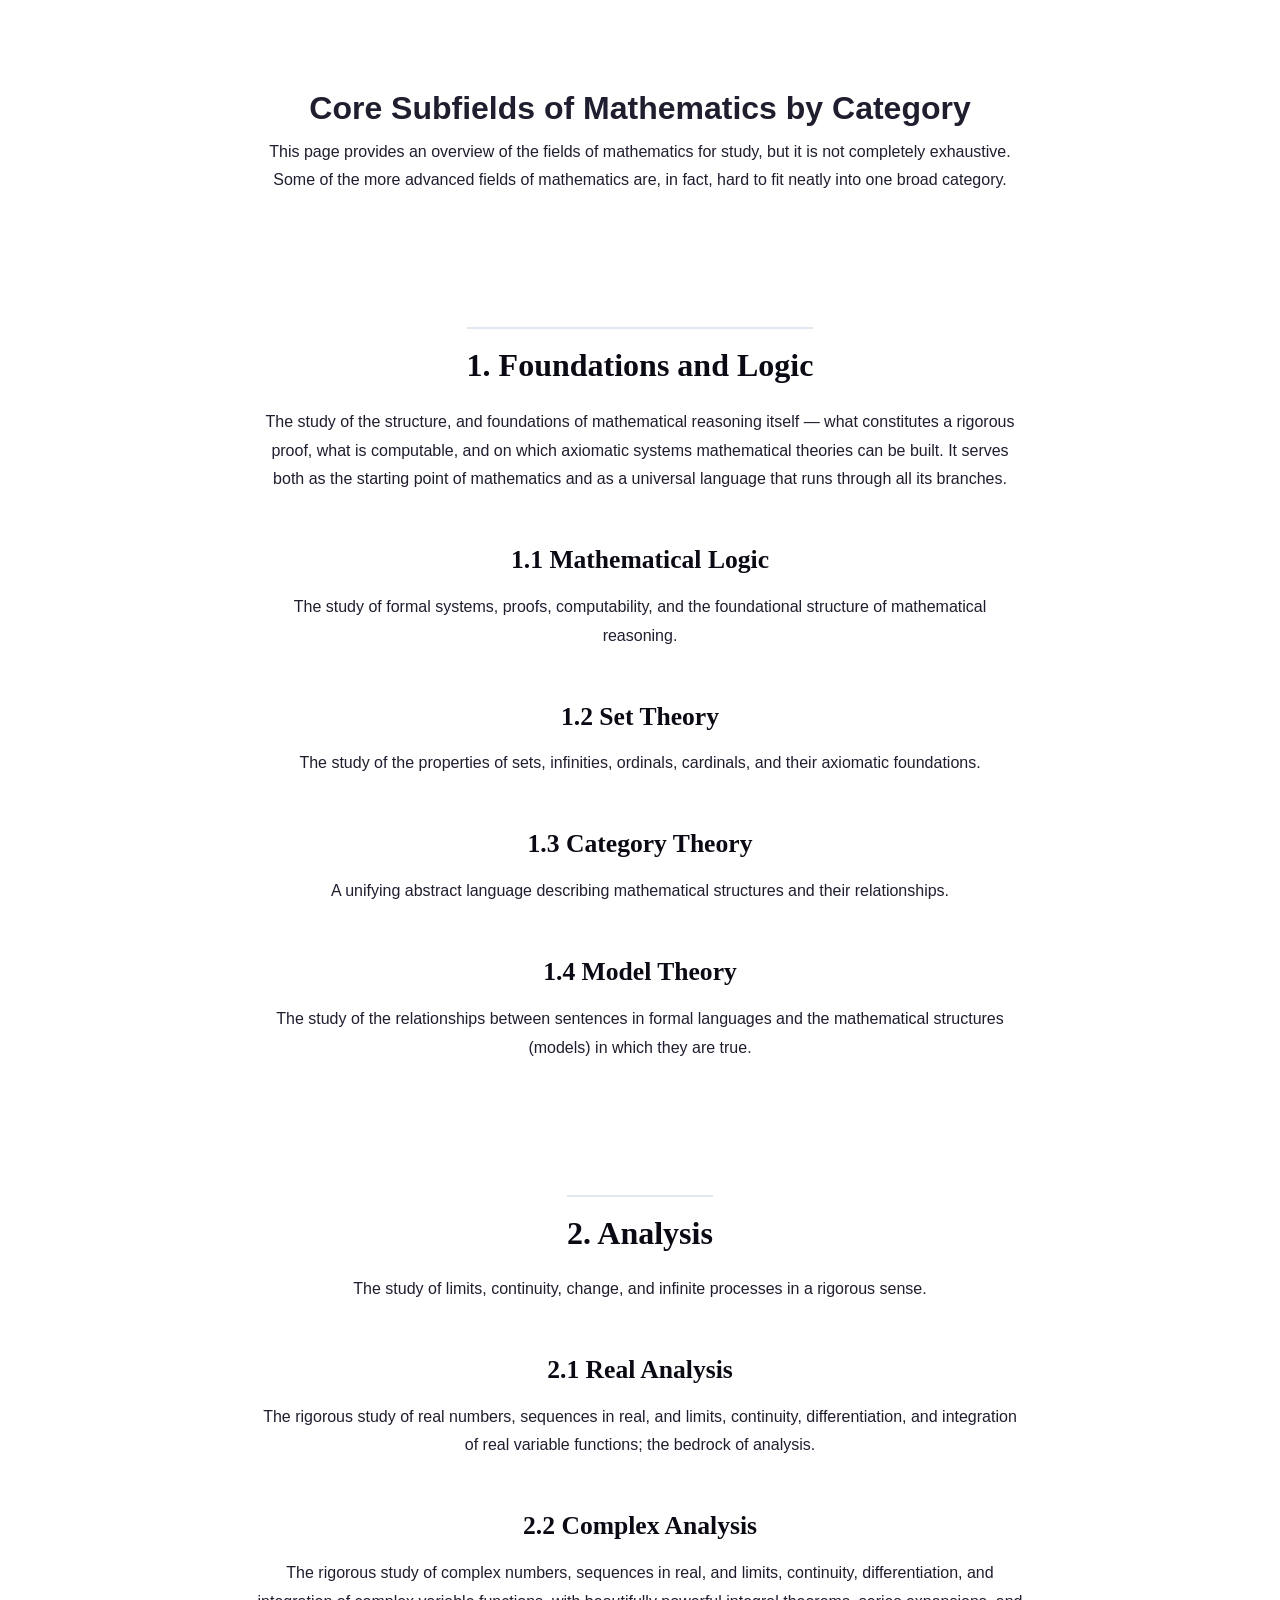
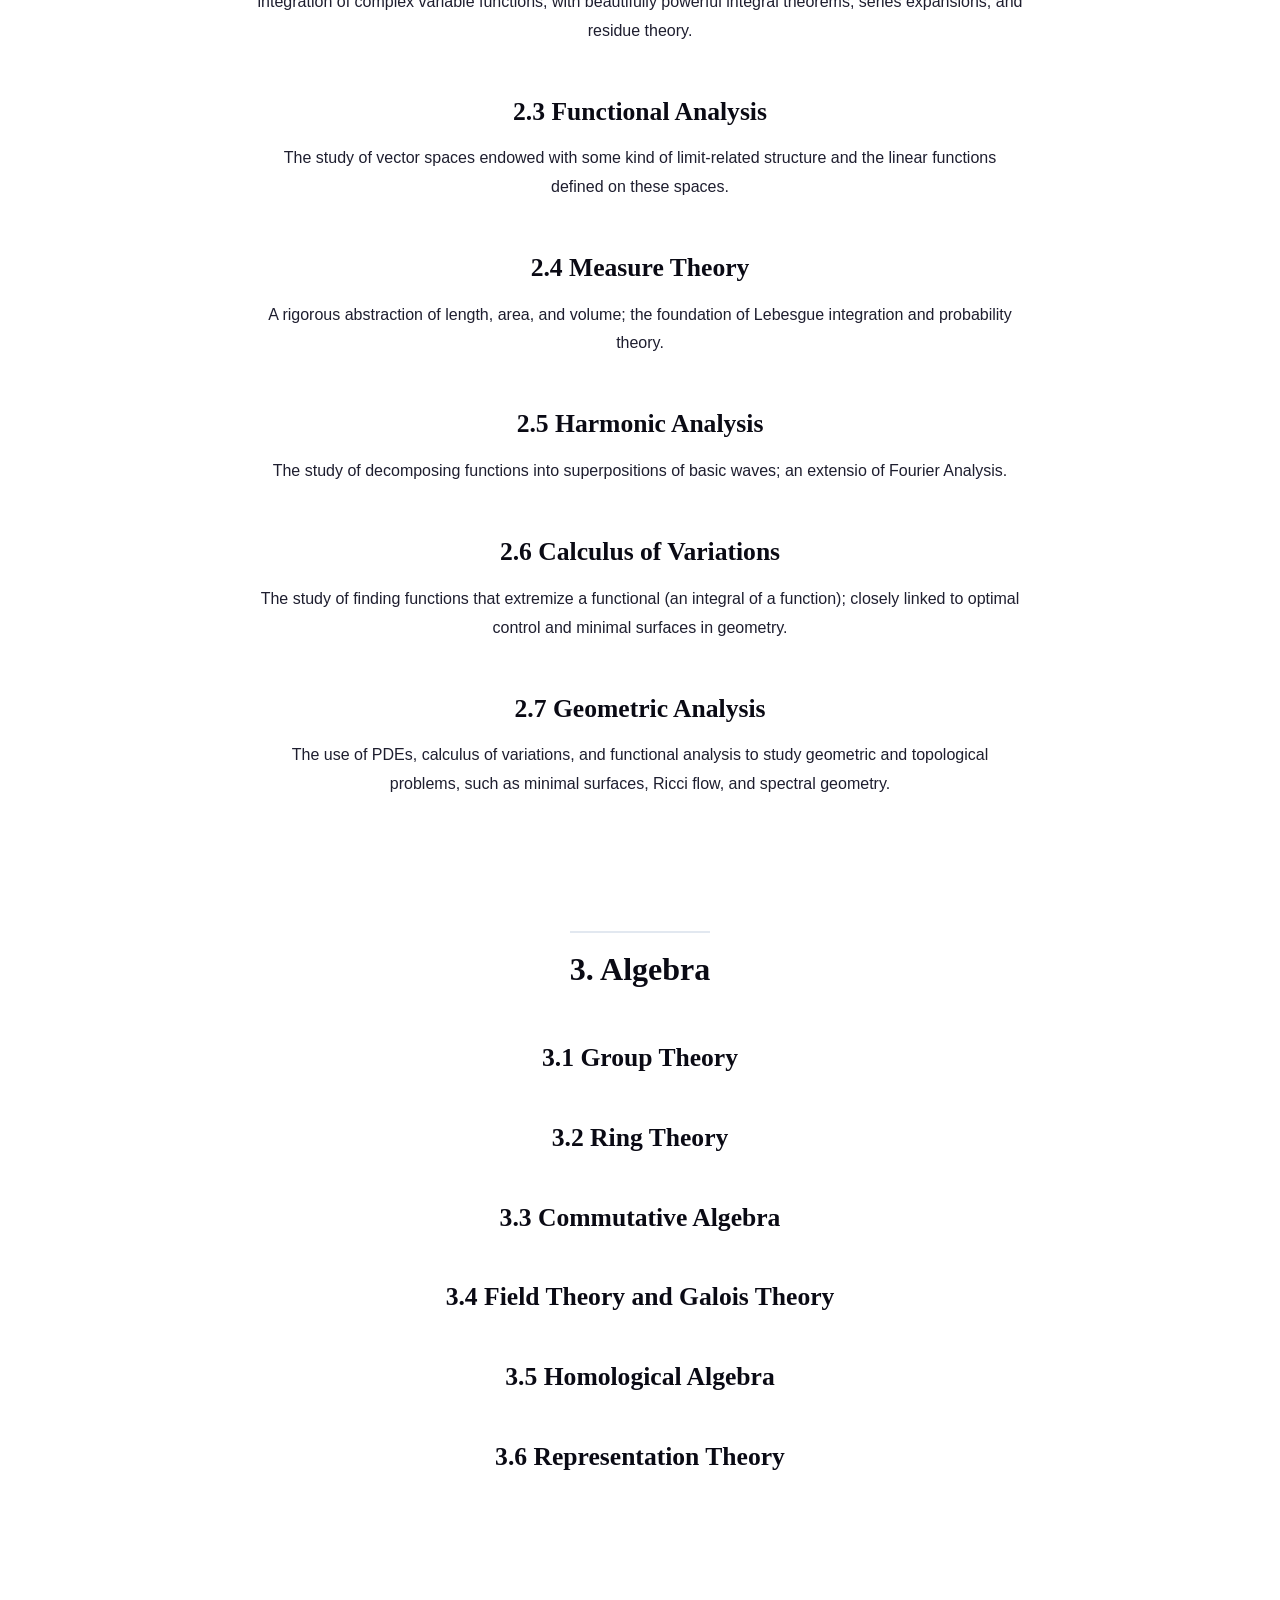
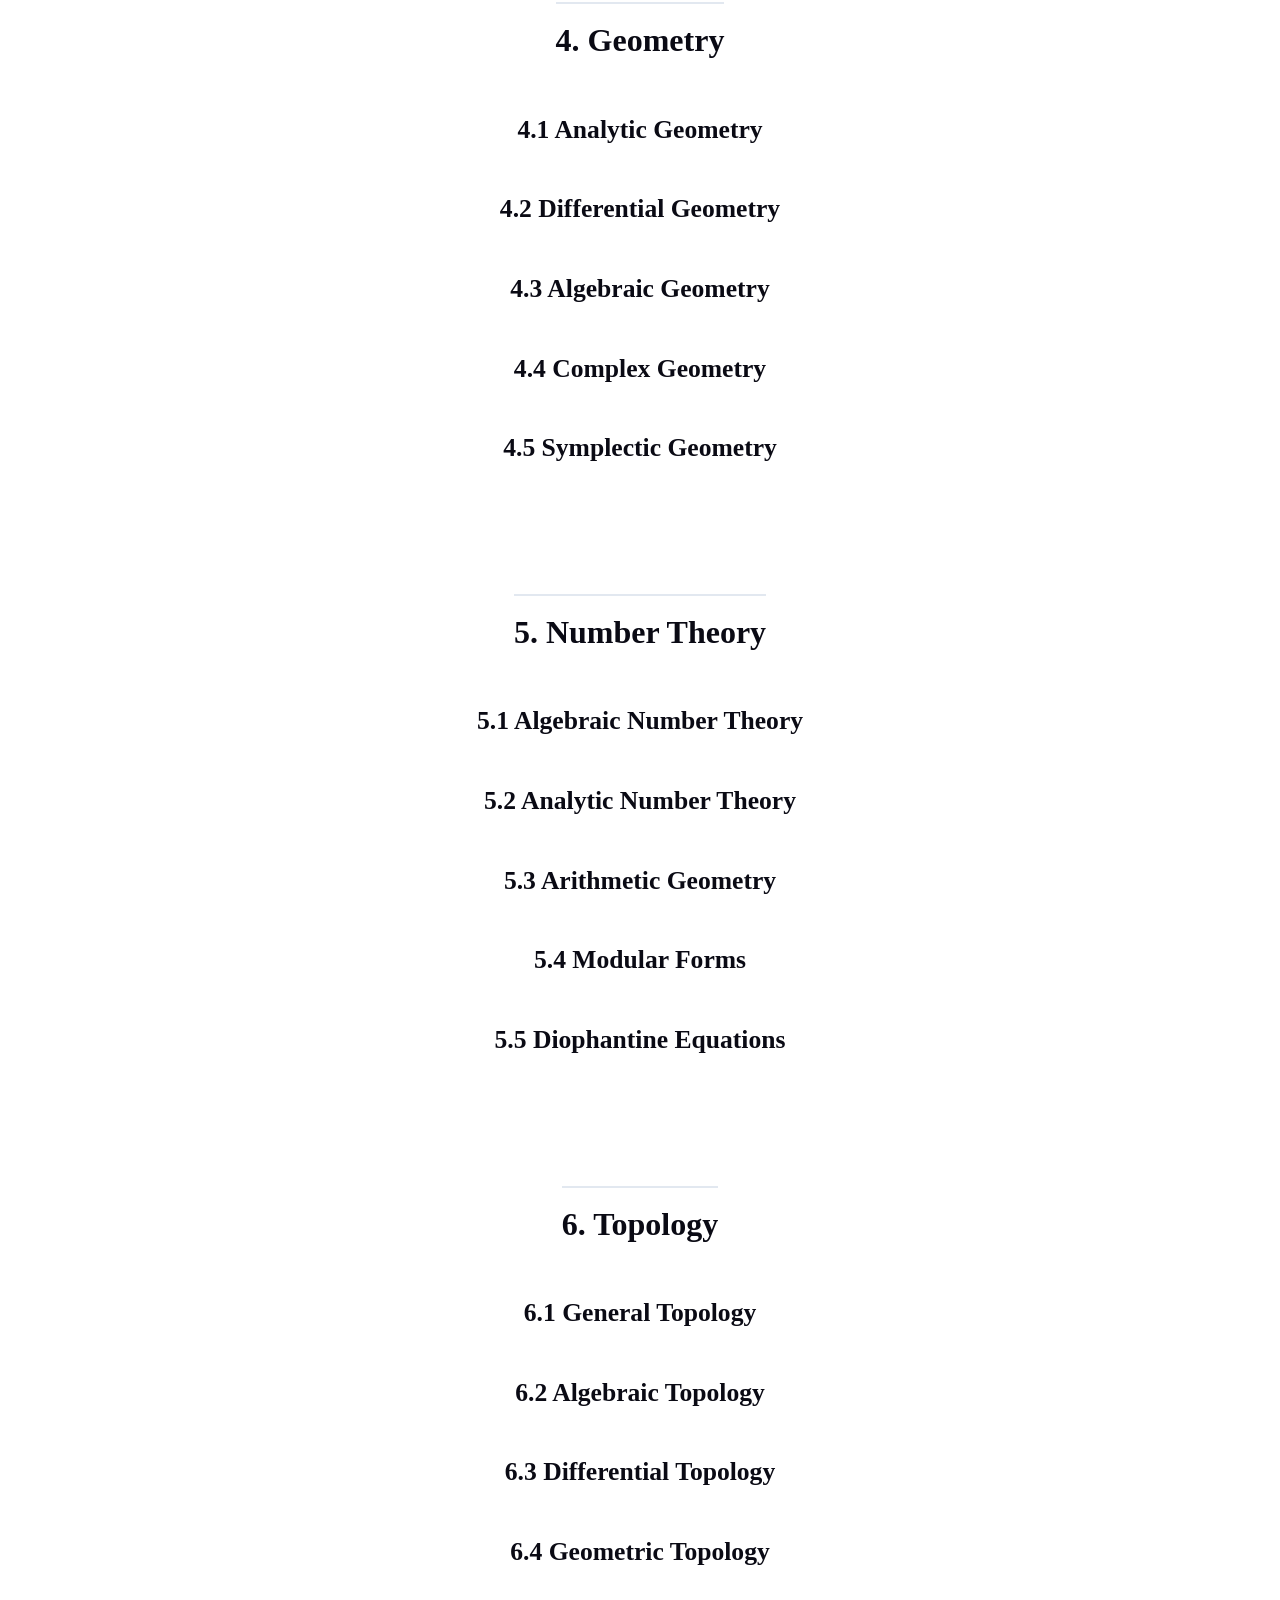
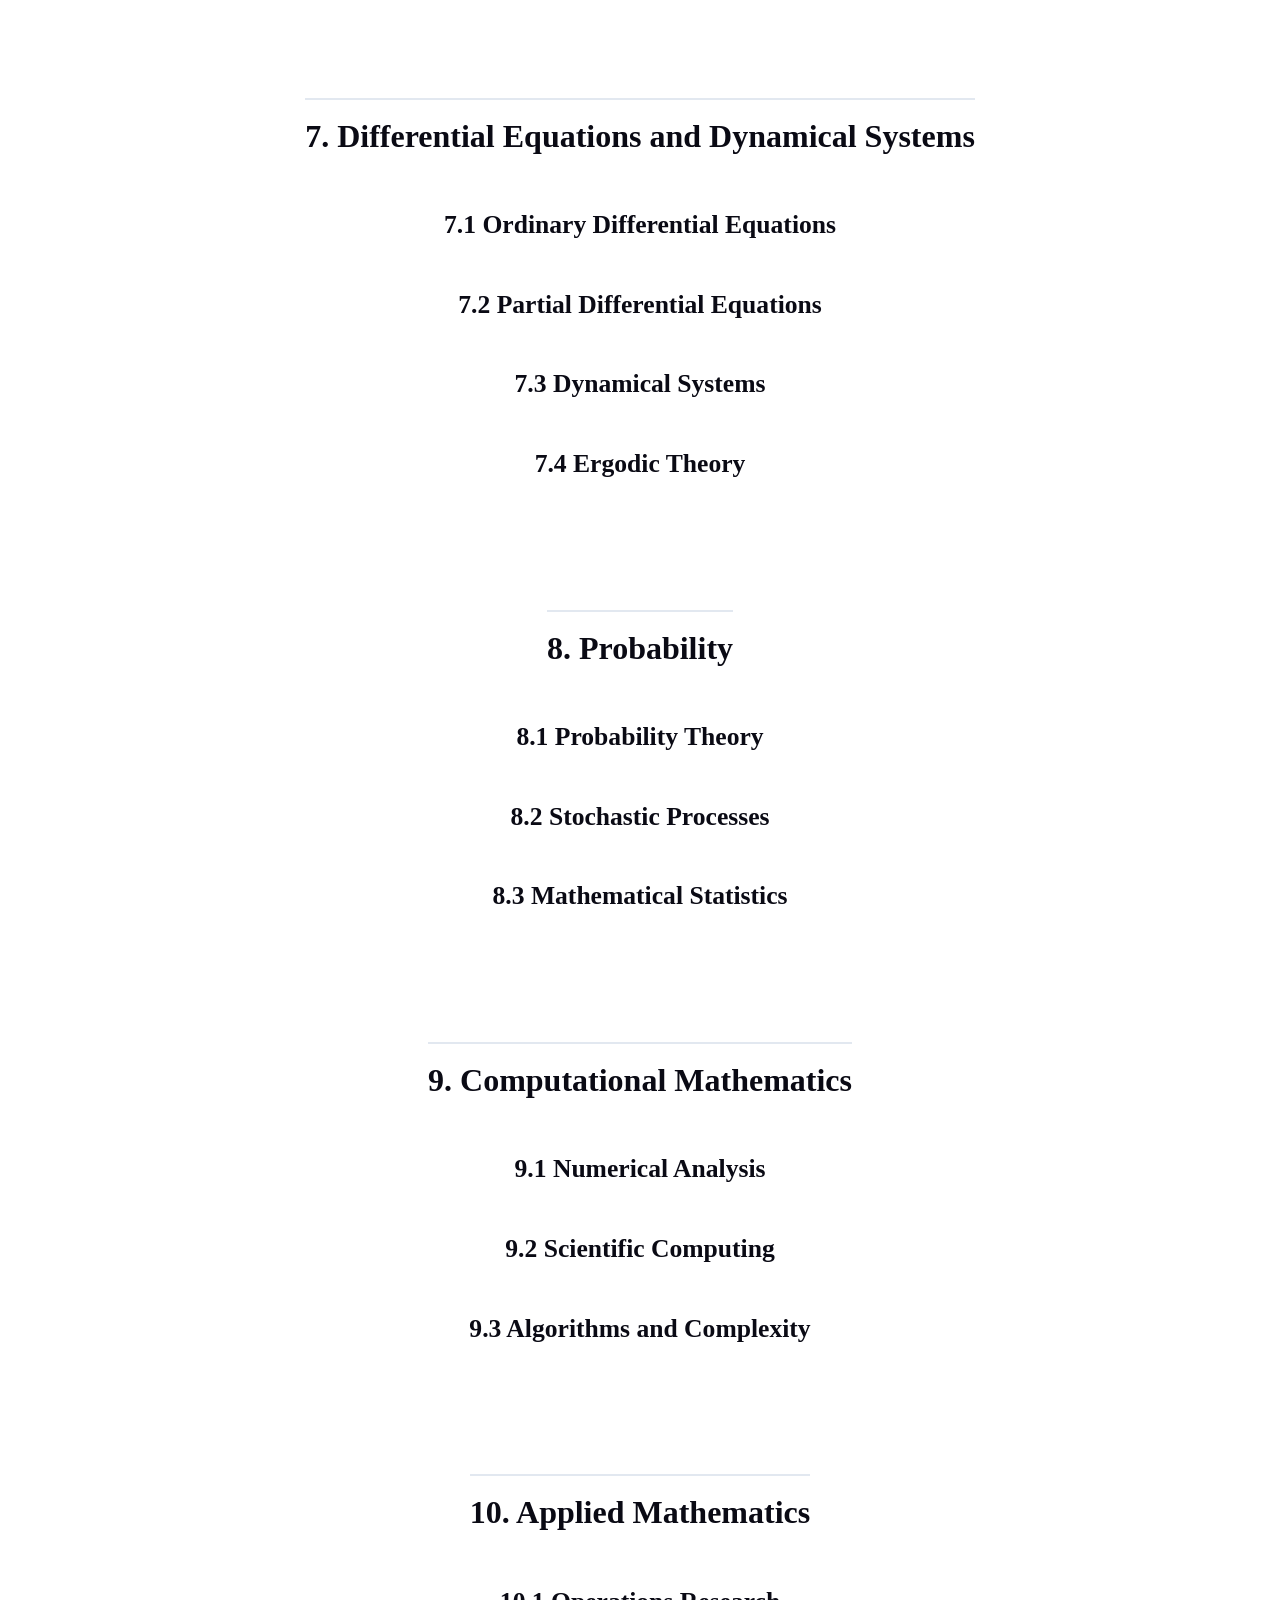
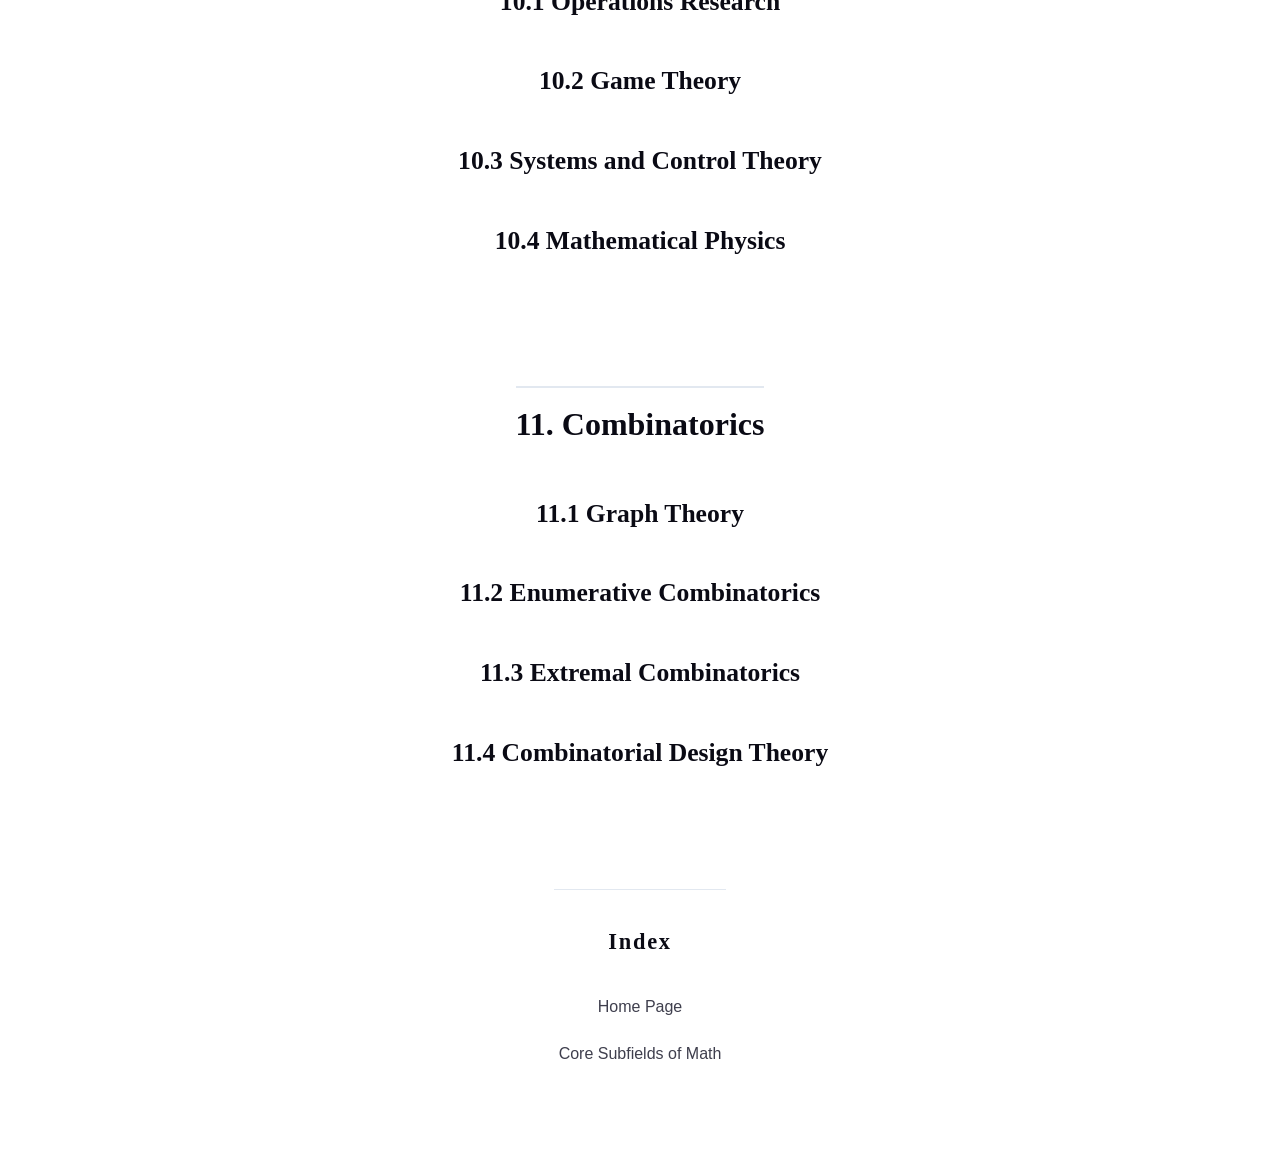
==== MathFields/mathfields.html @ 6c47f0f3 "new update" ====
<!DOCTYPE html>

<html>

<head>

    <title>Fields of Mathematics</title>
    <script src="../katex-config.js"></script>
    <link rel="stylesheet" href="../CSS/MainStyle.css">
    <style>
        p {
            text-align: center;
        }
    </style>

</head>

<body> 

    <h1>Core Subfields of Mathematics by Category</h1>

    <p>
        This page provides an overview of the fields of mathematics for study, but it is not completely exhaustive. Some of the more advanced fields of mathematics are, in fact, hard to fit neatly into one broad category.
    </p>



    <hr>

    <h2>Foundations and Logic</h2>

    <p>The study of the structure, and foundations of mathematical reasoning itself — what constitutes a rigorous proof, what is computable, and on which axiomatic systems mathematical theories can be built. It serves both as the starting point of mathematics and as a universal language that runs through all its branches.</p>
    
    <h3>Mathematical Logic</h3>
    <p>The study of formal systems, proofs, computability, and the foundational structure of mathematical reasoning.</p>

    <h3>Set Theory</h3>
    <p>The study of the properties of sets, infinities, ordinals, cardinals, and their axiomatic foundations.</p>
    
    <h3>Category Theory</h3>
    <p>A unifying abstract language describing mathematical structures and their relationships.</p>

    <h3>Model Theory</h3>
    <p>The study of the relationships between sentences in formal languages and the mathematical structures (models) in which they are true.</p>

    <hr>

    <h2>Analysis</h2>
    <p>The study of limits, continuity, change, and infinite processes in a rigorous sense.</p>

    <h3>Real Analysis</h3>
    <p>The rigorous study of real numbers, sequences in real, and limits, continuity, differentiation, and integration of real variable functions; the bedrock of analysis.</p>
    
    <h3>Complex Analysis</h3>
    <p>The rigorous study of complex numbers, sequences in real, and limits, continuity, differentiation, and integration of complex variable functions, with beautifully powerful integral theorems, series expansions, and residue theory.</p>

    <h3>Functional Analysis</h3>
    <p>The study of vector spaces endowed with some kind of limit-related structure and the linear functions defined on these spaces.</p>
    
    <h3>Measure Theory</h3>
    <p>A rigorous abstraction of length, area, and volume; the foundation of Lebesgue integration and probability theory.</p>
    
    <h3>Harmonic Analysis</h3>
    <p>The study of decomposing functions into superpositions of basic waves; an extensio of Fourier Analysis.</p>

    <h3>Calculus of Variations</h3>
    <p>The study of finding functions that extremize a functional (an integral of a function); closely linked to optimal control and minimal surfaces in geometry.</p>

    <h3>Geometric Analysis</h3>
    <p>The use of PDEs, calculus of variations, and functional analysis to study geometric and topological problems, such as minimal surfaces, Ricci flow, and spectral geometry.</p>

    <hr>

    <h2>Algebra</h2>
    <h3>Group Theory</h3>
    <h3>Ring Theory</h3>
    <h3>Commutative Algebra</h3>
    <h3>Field Theory and Galois Theory</h3>
    <h3>Homological Algebra</h3>
    <h3>Representation Theory</h3>

    <hr>

    <h2>Geometry</h2>
    <h3>Analytic Geometry</h3>
    <h3>Differential Geometry</h3>
    <h3>Algebraic Geometry</h3>
    <h3>Complex Geometry</h3>
    <h3>Symplectic Geometry</h3>

    <hr>

    <h2>Number Theory</h2>
    <h3>Algebraic Number Theory</h3>
    <h3>Analytic Number Theory</h3>
    <h3>Arithmetic Geometry</h3>
    <h3>Modular Forms</h3>
    <h3>Diophantine Equations</h3>

    <hr>

    <h2>Topology</h2>
    <h3>General Topology</h3>
    <h3>Algebraic Topology</h3>
    <h3>Differential Topology</h3>
    <h3>Geometric Topology</h3>

    <hr>

    <h2>Differential Equations and Dynamical Systems</h2>
    <h3>Ordinary Differential Equations</h3>
    <h3>Partial Differential Equations</h3>
    <h3>Dynamical Systems</h3>
    <h3>Ergodic Theory</h3>

    <hr>

    <h2>Probability</h2>
    <h3>Probability Theory</h3>
    <h3>Stochastic Processes</h3>
    <h3>Mathematical Statistics</h3>

    <hr>

    <h2>Computational Mathematics</h2>
    <h3>Numerical Analysis</h3>
    <h3>Scientific Computing</h3>
    <h3>Algorithms and Complexity</h3>

    <hr>

    <h2>Applied Mathematics</h2>
    <h3>Operations Research</h3>
    <h3>Game Theory</h3>
    <h3>Systems and Control Theory</h3>
    <h3>Mathematical Physics</h3>

    <hr>

    <h2>Combinatorics</h2>
    <h3>Graph Theory</h3>
    <h3>Enumerative Combinatorics</h3>
    <h3>Extremal Combinatorics</h3>
    <h3>Combinatorial Design Theory</h3>

    <footer class="footer-index">
        <hr>

        <div class="index-title">Index</div>

        <div class="index-list">
            <a href="index.html">Home Page</a>
            <a href="MathFields/mathfields.html">Core Subfields of Math</a>
        </div>
    </footer>

</body>

</html>
---- CSS/MainStyle.css ----
/* ==========================================
   1. CSS 變數 (Light & Dark Mode)
   ========================================== */
:root {
    /* 亮色模式 */
    --bg-color: #ffffff;
    --text-color: #1e1e2f;
    --heading-color: #0a0a14;
    --border-color: #e2e8f0;
    --link-color: #2563eb;
    --link-hover: #1d4ed8;
    --code-bg: #f1f5f9;
    --hr-color: #e2e8f0;
    
    /* 字體 */
    --font-body: -apple-system, BlinkMacSystemFont, "Segoe UI", Roboto, "Helvetica Neue", Arial, sans-serif;
    --font-heading: "Georgia", "Times New Roman", serif;
    
    /* 排版間距 */
    --max-width: 680px;
    --line-height: 1.8;
}

/* 暗色模式 (自動跟隨系統) */
@media (prefers-color-scheme: dark) {
    :root {
        --bg-color: #12121a;
        --text-color: #e2e8f0;
        --heading-color: #f8fafc;
        --border-color: #2d3748;
        --link-color: #60a5fa;
        --link-hover: #93bbfc;
        --code-bg: #1e293b;
        --hr-color: #2d3748;
        
        /* 暗色模式下縮窄容器，讓閱讀更專注 */
        --max-width: 580px;
    }
}

/* ==========================================
   2. 全域重置與基礎樣式
   ========================================== */
* {
    margin: 0;
    padding: 0;
    box-sizing: border-box;
}

body {
    background-color: var(--bg-color);
    color: var(--text-color);
    font-family: var(--font-body);
    line-height: var(--line-height);
    padding: 40px clamp(16px, 6vw, 80px);
    display: flex;
    flex-direction: column;
    align-items: center;
}

/* 主要內容容器：限制寬度，置中 */
.container {
    max-width: var(--max-width);
    width: 90%;
}

/* ==========================================
   3. 連結樣式
   ========================================== */
a {
    color: var(--link-color);
    text-decoration: none;
    border-bottom: 1px solid transparent;
    transition: border-color 0.2s;
}
a:hover {
    border-bottom-color: var(--link-color);
}

/* ==========================================
   4. 標題 (無縮排, 自動編號 H2 ~ H5)
   ========================================== */
body {
    counter-reset: h2counter;
}

/* 第一層級 H2 */
h2 {
    counter-reset: h3counter;
    counter-increment: h2counter;
    font-family: var(--font-heading);
    color: var(--heading-color);
    font-size: 1.8rem;
    margin: 2rem 0 0.8rem 0;
    padding-top: 0.5rem;
    border-top: 2px solid var(--border-color);
}
h2::before {
    content: counter(h2counter) ". ";
}

/* 第二層級 H3 */
h3 {
    counter-reset: h4counter;
    counter-increment: h3counter;
    font-family: var(--font-heading);
    color: var(--heading-color);
    font-size: 1.4rem;
    margin: 1.5rem 0 0.6rem 0;
}
h3::before {
    content: counter(h2counter) "." counter(h3counter) " ";
}

/* 第三層級 H4 */
h4 {
    counter-reset: h5counter;
    counter-increment: h4counter;
    font-family: var(--font-heading);
    color: var(--heading-color);
    font-size: 1.15rem;
    margin: 1.2rem 0 0.4rem 0;
}
h4::before {
    content: counter(h2counter) "." counter(h3counter) "." counter(h4counter) " ";
}

/* 第四層級 H5 */
h5 {
    counter-increment: h5counter;
    font-family: var(--font-heading);
    color: var(--heading-color);
    font-size: 1rem;
    margin: 1rem 0 0.2rem 0;
    font-weight: 600;
}
h5::before {
    content: counter(h2counter) "." counter(h3counter) "." counter(h4counter) "." counter(h5counter) " ";
}

/* ==========================================
   5. 段落與文字 (優化中英文混排兩端對齊)
   ========================================== */
p {
    margin: 0 0 1.2rem 0;
    /* 1. 強制兩端對齊，消除左右凹凸 */
    text-align: justify;
    /* 2. 針對中英文混合的最佳化（表意文字與單字間距平衡） */
    text-justify: inter-ideograph;
    /* 3. 允許英文長單字在行尾斷字（如 "mathematics" 可切成 "mathe-matics"） */
    hyphens: auto;
    /* 4. 防止過長的連續字串（如超長網址）將版面撐破 */
    overflow-wrap: break-word;
}

/* 引言或定理框 (同步繼承兩端對齊) */
blockquote {
    border-left: 4px solid var(--link-color);
    background-color: var(--code-bg);
    padding: 0.8rem 1.5rem;
    margin: 1.5rem 0;
    border-radius: 0 6px 6px 0;
    font-style: italic;
    /* 加上這行，讓引言框內的文字也兩端對齊 */
    text-align: justify;
    text-justify: inter-ideograph;
    hyphens: auto;
}

/* ==========================================
   6. 圖片控制 (自動適應大小並置中)
   ========================================== */
img {
    max-width: 100%;
    height: auto;
    display: block;
    margin: 1.5rem auto;
    border-radius: 8px;
    box-shadow: 0 4px 12px rgba(0, 0, 0, 0.06);
    background-color: var(--bg-color);
}

/* 如果是暗色模式，稍微調整圖片陰影 */
@media (prefers-color-scheme: dark) {
    img {
        box-shadow: 0 4px 12px rgba(0, 0, 0, 0.4);
    }
}

/* 圖片說明（放在圖片下方的小字） */
figcaption {
    text-align: center;
    font-size: 0.9rem;
    color: #64748b;
    margin-top: -0.5rem;
    margin-bottom: 1.5rem;
}

/* ==========================================
   7. 數學公式容器 (處理過長的公式)
   ========================================== */
/* 這是給 KaTeX 或 MathJax 產生的區塊用的 */
.math-display {
    overflow-x: auto;
    overflow-y: hidden;
    padding: 0.5rem 0;
    margin: 1.2rem 0;
    text-align: center;
    font-size: 1.1rem; /* 稍微放大獨立公式 */
}

/* 行內公式修正 */
.math-inline {
    font-size: 1em;
}

/* ==========================================
   8. 水平分隔線
   ========================================== */
hr {
    border: none;
    height: 1px;
    background: var(--border-color);
    margin: 2.5rem 0;
}

/* ==========================================
   9. 程式碼 (如果你有寫程式範例)
   ========================================== */
code {
    background-color: var(--code-bg);
    padding: 0.2rem 0.4rem;
    border-radius: 4px;
    font-family: "JetBrains Mono", "Fira Code", monospace;
    font-size: 0.9em;
}
pre {
    background-color: var(--code-bg);
    padding: 1rem;
    border-radius: 8px;
    overflow-x: auto;
    margin: 1rem 0;
}
pre code {
    background: none;
    padding: 0;
    font-size: 0.9rem;
}

/* ==========================================
   10. 行動裝置優化
   ========================================== */
@media (min-width: 1024px) {
    body {
        padding: 80px clamp(80px, 20vw, 300px);
    }
    /* 電腦版字體放大，更有氣勢 */
    h2 { font-size: 2rem; }    /* 比 1.8rem 大 */
    h3 { font-size: 1.6rem; }  /* 比 1.4rem 大 */
    h4 { font-size: 1.2rem; }  /* 比 1.15rem 大 */
    h5 { font-size: 1.05rem; } /* 略大於 1rem */
}

/* ==========================================
   11. 頁尾索引 (簡潔置中版)
   ========================================== */

.footer-index {
    margin-top: 4rem;          /* 與正文保持距離 */
    text-align: center;
}

/* ---- 分隔線 ---- */
.footer-index hr {
    margin-bottom: 2rem;
}

/* ---- "Index" 標題 ---- */
.index-title {
    font-family: var(--font-heading);
    font-size: 1.4rem;         /* 適當地放大 */
    font-weight: 700;          /* 粗體 */
    letter-spacing: 0.08em;    /* 字距稍微拉開，更有「索引」的儀式感 */
    color: var(--heading-color);
    margin-bottom: 1.8rem;
    
    /* 強制取消任何可能繼承的自動編號（避免出現 "1. Index"） */
    counter-reset: none;
}
.index-title::before,
.index-title::after {
    content: none !important;
}

/* ---- 連結清單 ---- */
.index-list {
    display: flex;
    flex-direction: column;    /* 垂直排列，像書本索引 */
    align-items: center;       /* 全部置中 */
    gap: 0.9rem;              /* 連結之間的間距 */
}

/* ---- 每個連結的樣式 ---- */
.index-list a {
    font-size: 1rem;
    color: var(--text-color);  /* 平常跟內文同色，更低調 */
    text-decoration: none;
    border-bottom: 1.5px solid transparent;
    padding: 0.1rem 0.3rem;
    transition: color 0.25s, border-color 0.25s, padding-left 0.25s;
    opacity: 0.85;
}

/* 滑鼠懸停效果：變藍、底線出現、微微右移 */
.index-list a:hover {
    color: var(--link-color);
    border-bottom-color: var(--link-color);
    padding-left: 0.8rem;      /* 向右滑入，增加互動回饋感 */
    opacity: 1;
}

/* ---- 手機版微調 ---- */
@media (max-width: 600px) {
    .footer-index {
        margin-top: 2.5rem;
    }
    
    .index-title {
        font-size: 1.2rem;
        margin-bottom: 1.2rem;
    }
    
    .index-list {
        gap: 0.7rem;           /* 手機上間距稍微縮小，節省空間 */
    }
    
    .index-list a {
        font-size: 1rem;
        padding: 0.3rem 0;     /* 增加觸控區域，方便手指點擊 */
    }
    
    /* 手機上取消滑入效果，避免誤觸感 */
    .index-list a:hover {
        padding-left: 0;
    }
}
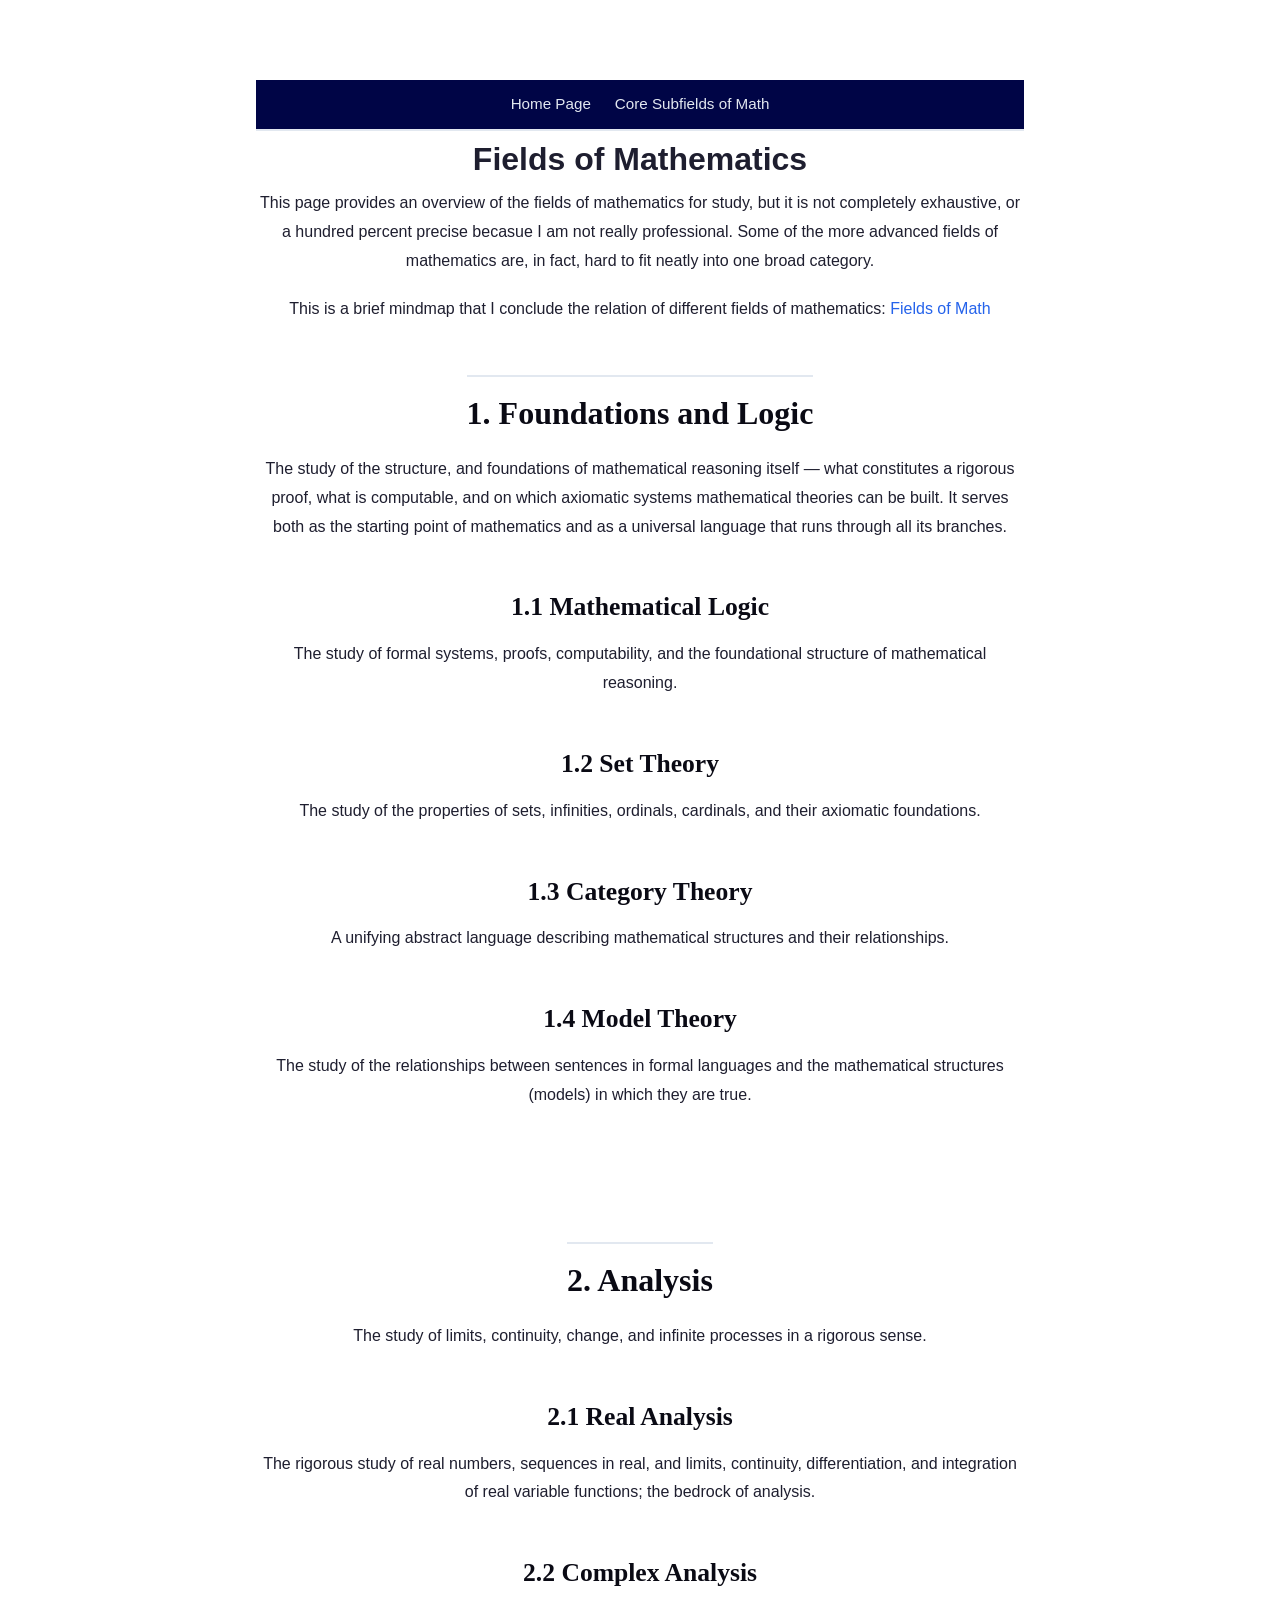
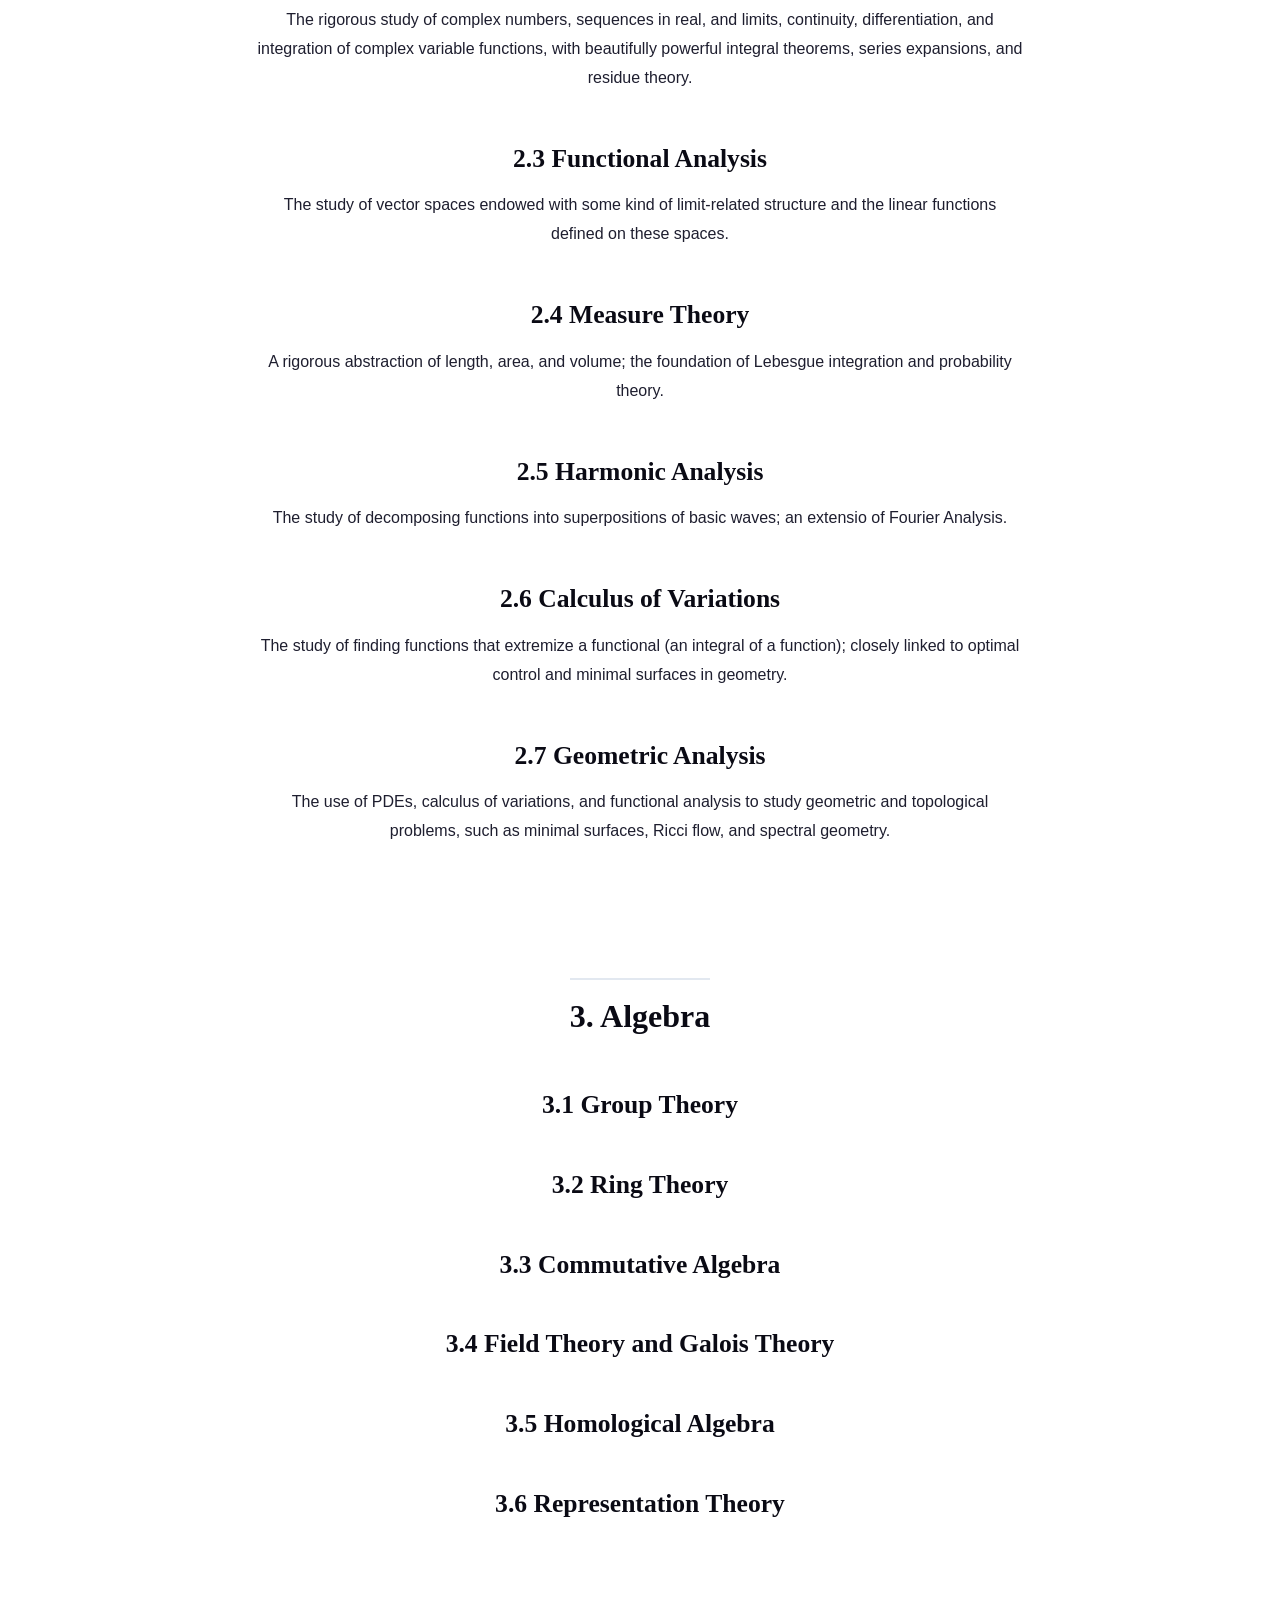
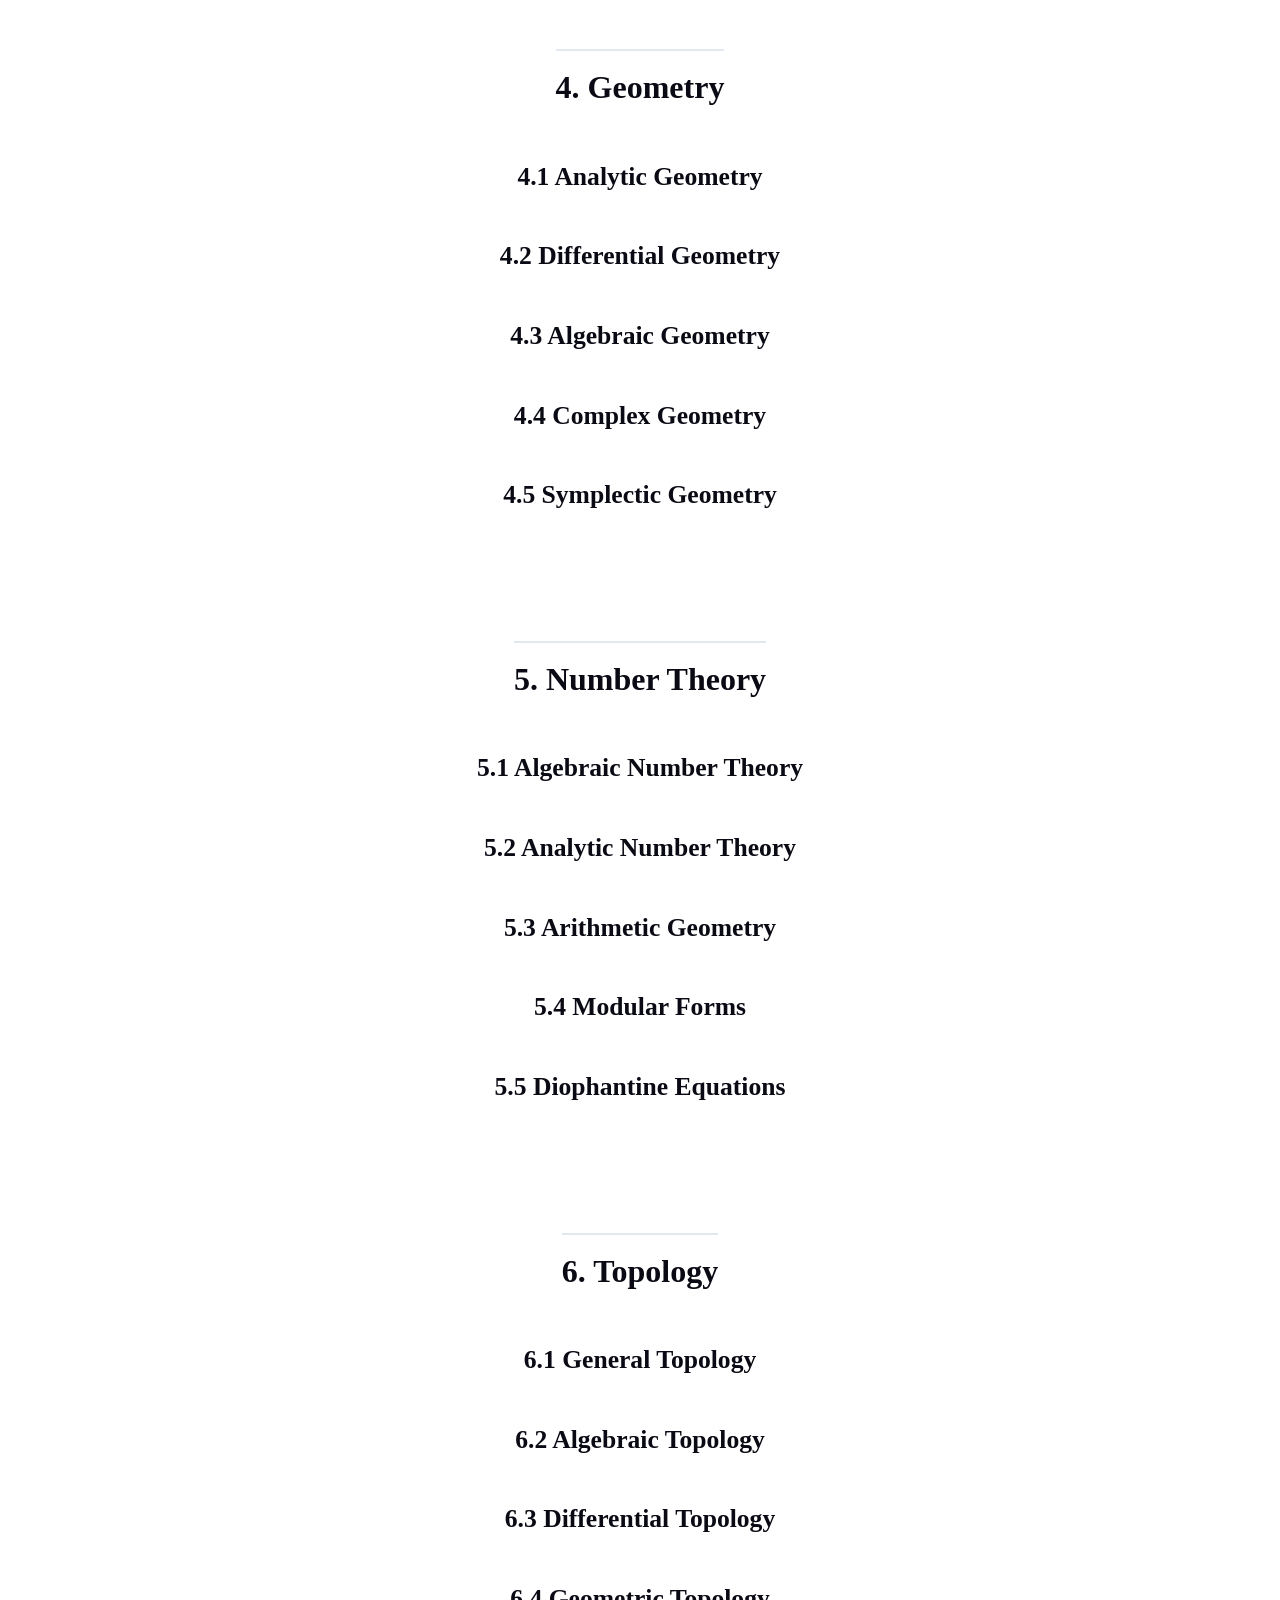
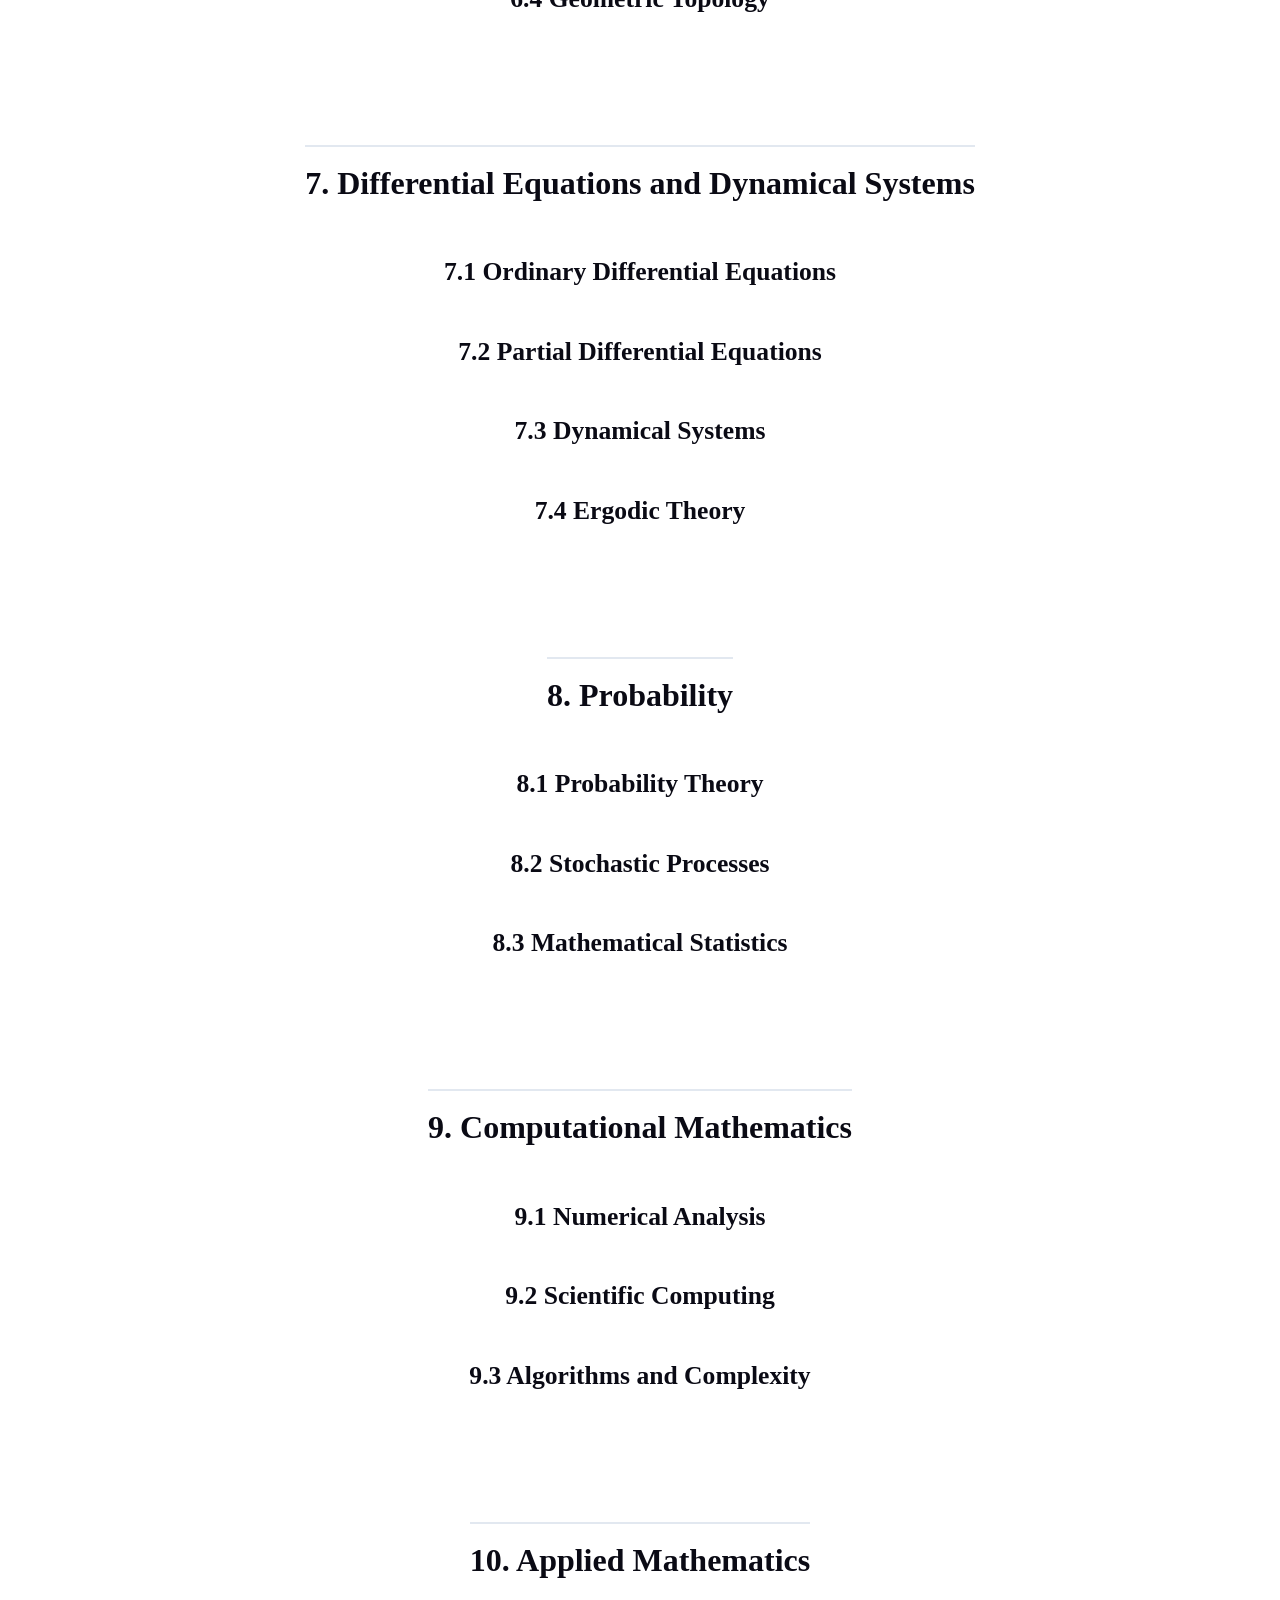
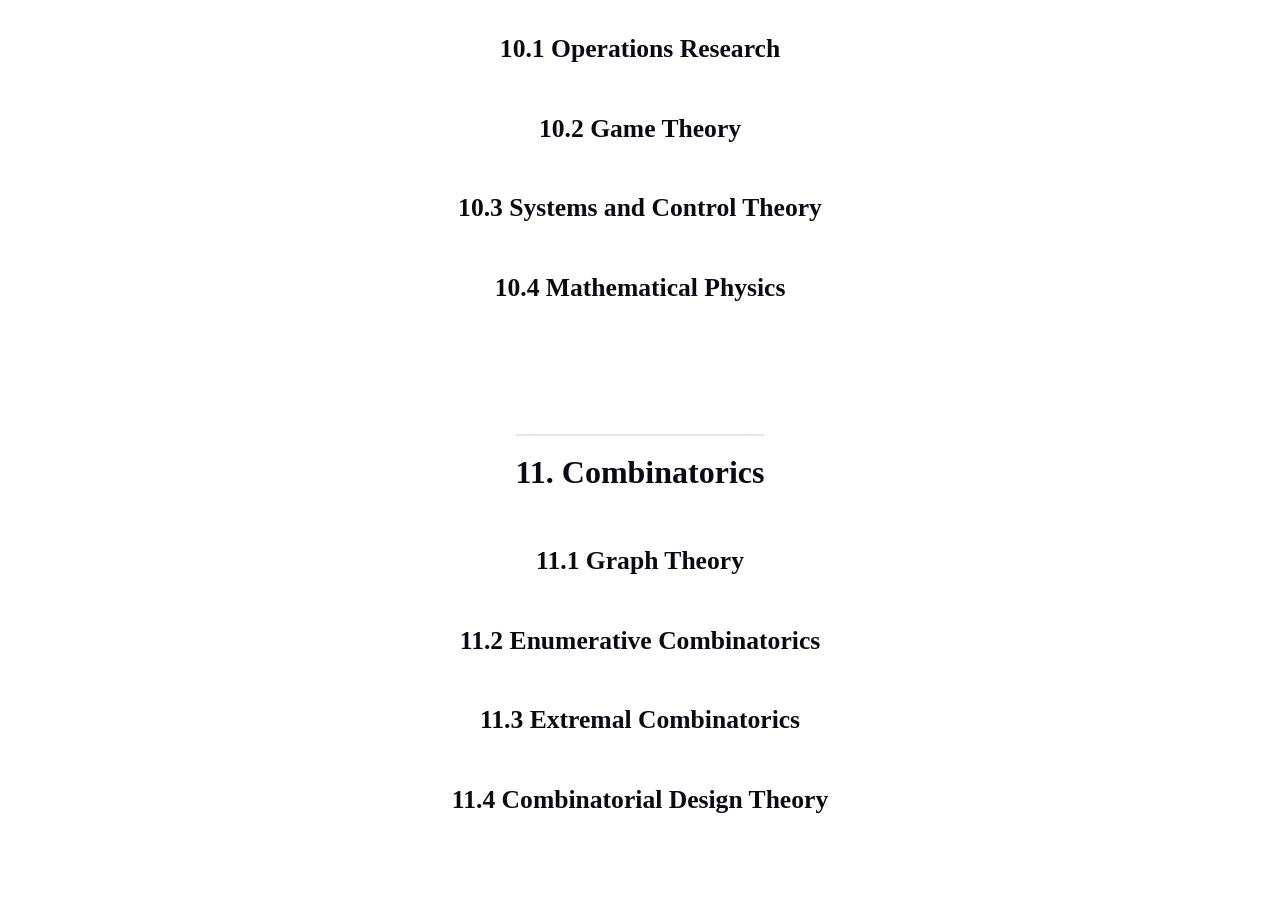
==== commit bd36f10d: "header" ====
--- a/MathFields/mathfields.html
+++ b/MathFields/mathfields.html
@@ -17,15 +17,22 @@
 
 <body> 
 
-    <h1>Core Subfields of Mathematics by Category</h1>
+    <header class="site-header">
+        <div class="container">
+            <nav class="page-links">
+                <a href="index.html">Home Page</a>
+                <a href="MathFields/mathfields.html">Core Subfields of Math</a>
+            </nav>
+        </div>
+    </header>
+
+    <h1>Fields of Mathematics</h1>
 
     <p>
-        This page provides an overview of the fields of mathematics for study, but it is not completely exhaustive. Some of the more advanced fields of mathematics are, in fact, hard to fit neatly into one broad category.
+        This page provides an overview of the fields of mathematics for study, but it is not completely exhaustive, or a hundred percent precise becasue I am not really professional. Some of the more advanced fields of mathematics are, in fact, hard to fit neatly into one broad category.
     </p>
 
-
-
-    <hr>
+    <p>This is a brief mindmap that I conclude the relation of different fields of mathematics: <a href="math_fields_zwh.pdf" target="_blank" rel="noopener noreferrer">Fields of Math</a></p>
 
     <h2>Foundations and Logic</h2>
 
@@ -143,17 +150,6 @@
     <h3>Extremal Combinatorics</h3>
     <h3>Combinatorial Design Theory</h3>
 
-    <footer class="footer-index">
-        <hr>
-
-        <div class="index-title">Index</div>
-
-        <div class="index-list">
-            <a href="index.html">Home Page</a>
-            <a href="MathFields/mathfields.html">Core Subfields of Math</a>
-        </div>
-    </footer>
-
 </body>
 
 </html>
--- a/CSS/MainStyle.css
+++ b/CSS/MainStyle.css
@@ -19,6 +19,8 @@
     /* 排版間距 */
     --max-width: 680px;
     --line-height: 1.8;
+
+    --header-bg: rgba(253, 253, 245, 0.9);
 }
 
 /* 暗色模式 (自動跟隨系統) */
@@ -67,14 +69,39 @@
 /* ==========================================
    3. 連結樣式
    ========================================== */
+/* ==========================================
+   3. 連結樣式 (改為 style.css 風格)
+   ========================================== */
 a {
     color: var(--link-color);
     text-decoration: none;
     border-bottom: 1px solid transparent;
-    transition: border-color 0.2s;
+    transition: border-color 0.2s ease;
 }
 a:hover {
     border-bottom-color: var(--link-color);
+}
+
+/* --- 導覽列連結專屬樣式 (對應 style.css 的 .page-links) --- */
+.page-links {
+    display: flex;
+    flex-wrap: wrap;      
+    gap: 16px 24px;       
+    justify-content: center;
+    margin: 32px 0;
+}
+
+.page-links a {
+    color: var(--link-color);       
+    text-decoration: none;        
+    border-bottom: 2px solid transparent; 
+    transition: border-color 0.2s ease, color 0.2s ease;
+    font-weight: bold;            /* 加粗 */
+}
+
+.page-links a:hover {
+    color: var(--link-hover);     /* 深紅 */
+    border-bottom-color: var(--link-hover);
 }
 
 /* ==========================================
@@ -343,4 +370,54 @@
     .index-list a:hover {
         padding-left: 0;
     }
-}+}
+
+/* ==========================================
+   4. Header 樣式 (優化版)
+   ========================================== */
+.site-header {
+    /* 背景設為深藍色，與正文區分 */
+    background-color: #000546; 
+    width: 100%;
+    position: sticky;
+    top: 0;
+    z-index: 100;
+    border-bottom: 2px solid var(--border-color);
+}
+
+/* 讓 Header 內的容器寬度與正文一致 */
+.site-header .container {
+    max-width: var(--max-width); /* 沿用正文的寬度變數 (如 680px) */
+    width: 90%;
+    margin: 0 auto;              /* 居中 */
+    display: flex;
+    justify-content: center;     /* 連結居中 */
+    align-items: center;
+    /* 縮小高度：原本靠 margin 撐開，現在改用固定的 padding */
+    padding: 10px 0;             
+}
+
+/* ==========================================
+   導覽連結樣式
+   ========================================== */
+.page-links {
+    display: flex;
+    flex-wrap: wrap;      
+    gap: 12px 24px;       
+    justify-content: center;
+    margin: 0; 
+}
+
+.page-links a {
+    color: #e2e8f0;               /* 淺灰白，在深藍底上清晰可見 */
+    text-decoration: none;        
+    border-bottom: 2px solid transparent; 
+    transition: all 0.2s ease;
+    font-weight: 500;             /* 稍微加粗 */
+    font-size: 0.95rem;           /* 稍微縮小字體 */
+}
+
+.page-links a:hover {
+    color: #e8b84b;               /* hover 顯示金色 */
+    border-bottom-color: #e8b84b; /* 金色底線 */
+}
